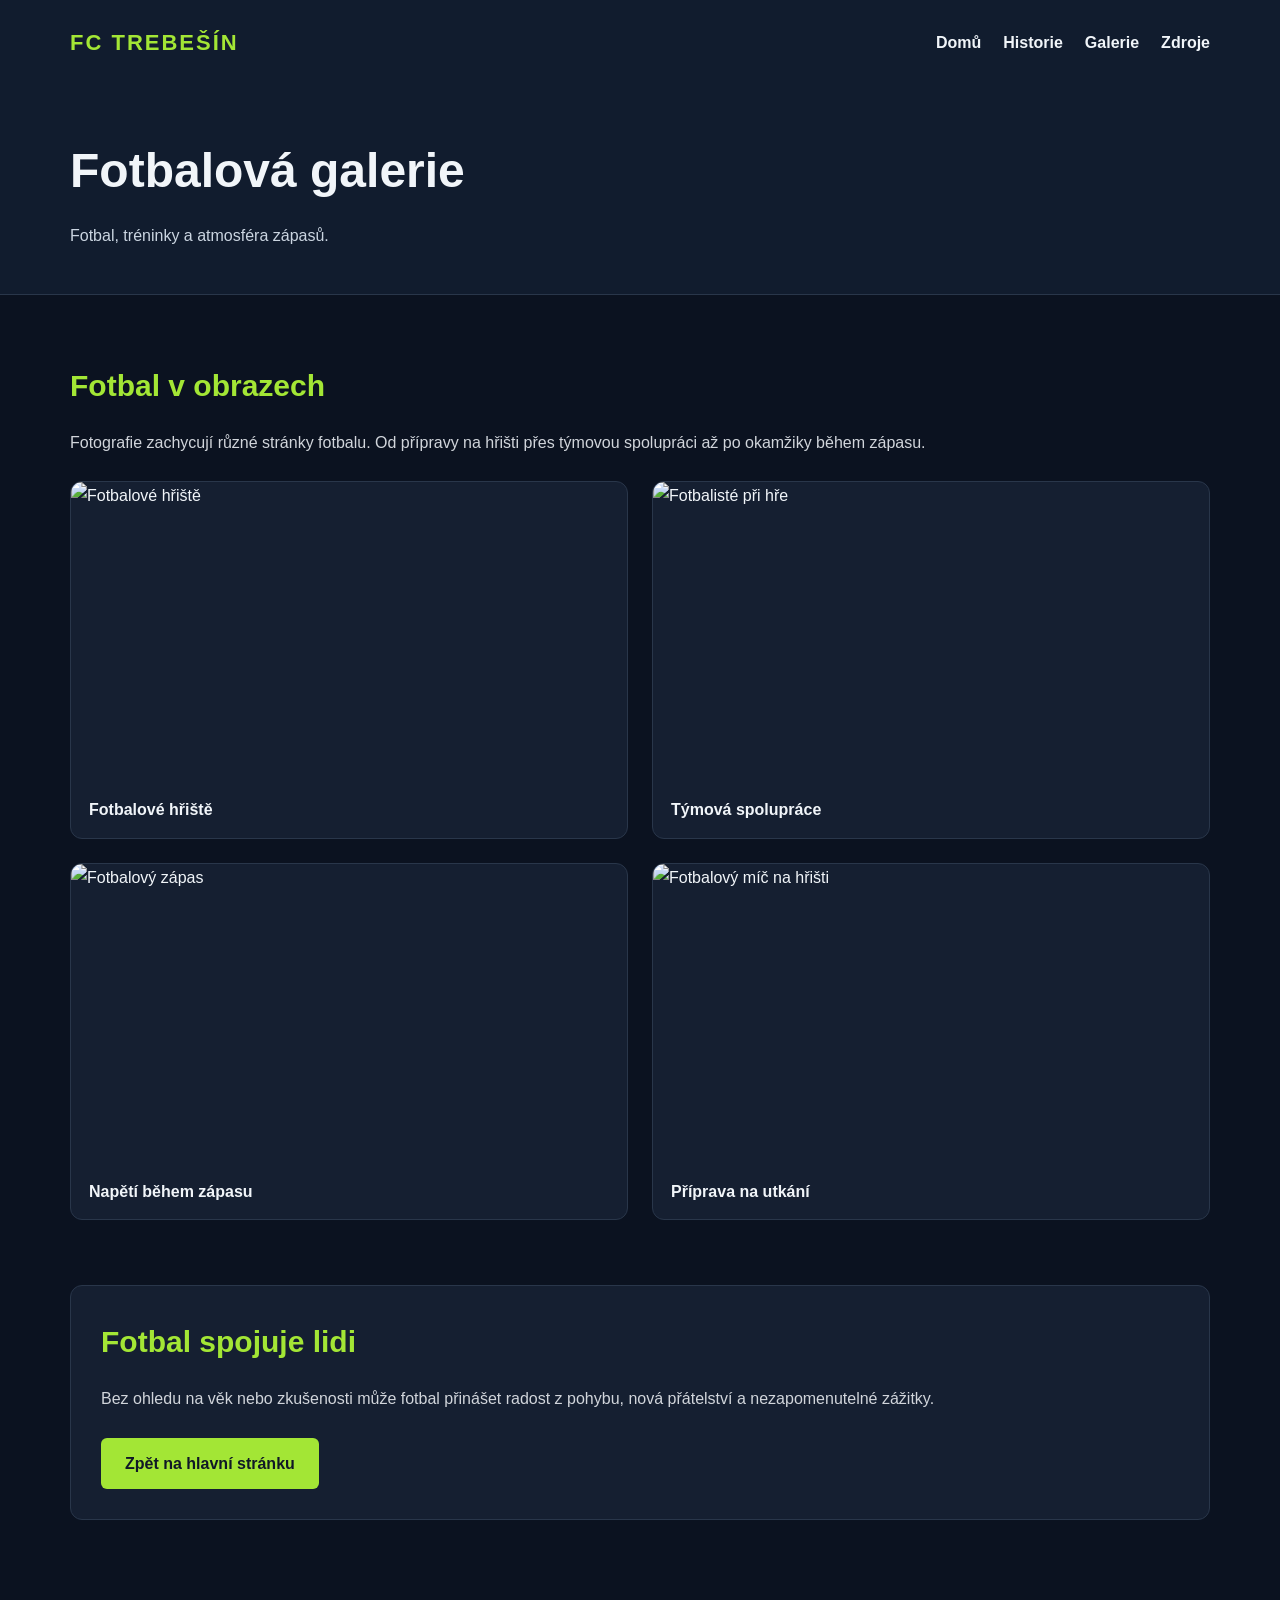
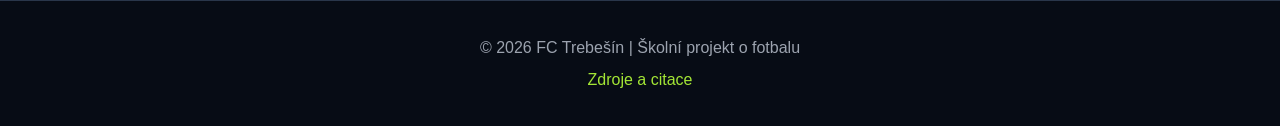
==== galerie.html @ c0001c13 "Vytvoření fotbalové galerie" ====
<!DOCTYPE html>
<html lang="cs">
<head>
    <meta charset="UTF-8">
    <meta name="viewport" content="width=device-width, initial-scale=1.0">
    <title>FC Trebešín | Galerie</title>
    <link rel="stylesheet" href="style.css">
</head>
<body>

<header class="page-header">
    <nav class="navbar">
        <a class="logo" href="index.html">FC TREBEŠÍN</a>
        <div class="menu">
            <a href="index.html">Domů</a>
            <a href="historie.html">Historie</a>
            <a href="galerie.html">Galerie</a>
            <a href="zdroje.html">Zdroje</a>
        </div>
    </nav>
    <h1>Fotbalová galerie</h1>
    <p>Fotbal, tréninky a atmosféra zápasů.</p>
</header>

<main class="container">
    <section class="section">
        <h2>Fotbal v obrazech</h2>
        <p>
            Fotografie zachycují různé stránky fotbalu.
            Od přípravy na hřišti přes týmovou spolupráci
            až po okamžiky během zápasu.
        </p>

        <div class="gallery">
            <figure>
                <img src="https://images.unsplash.com/photo-1522778119026-d647f0596c20?auto=format&fit=crop&w=1000&q=80"
                     alt="Fotbalové hřiště">
                <figcaption>Fotbalové hřiště</figcaption>
            </figure>

            <figure>
                <img src="https://images.unsplash.com/photo-1517466787929-bc90951d0974?auto=format&fit=crop&w=1000&q=80"
                     alt="Fotbalisté při hře">
                <figcaption>Týmová spolupráce</figcaption>
            </figure>

            <figure>
                <img src="https://images.unsplash.com/photo-1431324155629-1a6deb1dec8d?auto=format&fit=crop&w=1000&q=80"
                     alt="Fotbalový zápas">
                <figcaption>Napětí během zápasu</figcaption>
            </figure>

            <figure>
                <img src="https://images.unsplash.com/photo-1508098682722-e99c643e7f0b?auto=format&fit=crop&w=1000&q=80"
                     alt="Fotbalový míč na hřišti">
                <figcaption>Příprava na utkání</figcaption>
            </figure>
        </div>
    </section>

    <section class="section highlight">
        <h2>Fotbal spojuje lidi</h2>
        <p>
            Bez ohledu na věk nebo zkušenosti může fotbal
            přinášet radost z pohybu, nová přátelství
            a nezapomenutelné zážitky.
        </p>
        <a class="button" href="index.html">Zpět na hlavní stránku</a>
    </section>
</main>

<footer>
    <p>© 2026 FC Trebešín | Školní projekt o fotbalu</p>
    <p><a href="zdroje.html">Zdroje a citace</a></p>
</footer>

</body>
</html>
---- style.css ----
/* ZAKLADNI NASTAVENI */
* {
    margin: 0;
    padding: 0;
    box-sizing: border-box;
}

html {
    scroll-behavior: smooth;
}

body {
    font-family: Arial, Helvetica, sans-serif;
    background-color: #0b1220;
    color: #f1f5f9;
    line-height: 1.7;
}

a {
    color: #a3e635;
    text-decoration: none;
}

a:hover {
    color: #d9f99d;
}

/* NAVIGACNI MENU */
.navbar {
    max-width: 1200px;
    margin: 0 auto;
    padding: 24px 30px;
    display: flex;
    align-items: center;
    justify-content: space-between;
    gap: 20px;
}

.logo {
    color: #a3e635;
    font-size: 22px;
    font-weight: bold;
    letter-spacing: 2px;
}

.menu {
    display: flex;
    gap: 22px;
    flex-wrap: wrap;
}

.menu a {
    color: #f1f5f9;
    font-weight: bold;
    transition: color 0.3s;
}

.menu a:hover {
    color: #a3e635;
}

/* UVODNI STRANKA */
.hero {
    min-height: 520px;
    background:
        linear-gradient(90deg, rgba(5, 12, 24, 0.95),
        rgba(5, 12, 24, 0.48)),
        url("https://images.unsplash.com/photo-1522778119026-d647f0596c20?auto=format&fit=crop&w=1800&q=85");
    background-size: cover;
    background-position: center;
}

.hero-content {
    max-width: 1200px;
    margin: 0 auto;
    padding: 100px 30px 120px;
}

.label {
    color: #a3e635;
    font-weight: bold;
    letter-spacing: 3px;
    margin-bottom: 16px;
}

.hero h1 {
    font-size: clamp(38px, 6vw, 68px);
    line-height: 1.1;
    max-width: 700px;
    margin-bottom: 22px;
}

.hero-content > p:not(.label) {
    max-width: 600px;
    color: #d1d5db;
    margin-bottom: 30px;
}

/* PODSTRANKY */
.page-header {
    background-color: #111c2e;
    border-bottom: 1px solid #29364a;
}

.page-header h1 {
    max-width: 1200px;
    margin: 0 auto;
    padding: 45px 30px 10px;
    font-size: clamp(32px, 5vw, 48px);
}

.page-header > p {
    max-width: 1200px;
    margin: 0 auto;
    padding: 0 30px 45px;
    color: #cbd5e1;
}

/* HLAVNI OBSAH */
.container {
    max-width: 1200px;
    margin: 0 auto;
    padding: 20px 30px 60px;
}

.section {
    padding: 45px 0;
}

.section h2 {
    color: #a3e635;
    font-size: 30px;
    margin-bottom: 18px;
}

.section h3 {
    margin: 18px 0 8px;
    color: #f8fafc;
}

.section p {
    margin-bottom: 16px;
    color: #d1d5db;
}

.button {
    display: inline-block;
    background-color: #a3e635;
    color: #101827;
    padding: 12px 24px;
    margin-top: 10px;
    border-radius: 6px;
    font-weight: bold;
    transition: background-color 0.3s;
}

.button:hover {
    background-color: #bef264;
    color: #101827;
}

/* KARTY */
.cards {
    display: grid;
    grid-template-columns: repeat(3, minmax(0, 1fr));
    gap: 24px;
    margin-top: 25px;
}

.card {
    background-color: #151f31;
    border: 1px solid #29364a;
    border-radius: 12px;
    overflow: hidden;
    transition: transform 0.3s;
}

.card:hover {
    transform: translateY(-5px);
}

.card img {
    width: 100%;
    height: 210px;
    object-fit: cover;
    display: block;
}

.card h3 {
    padding: 0 18px;
    margin-top: 16px;
}

.card p {
    padding: 0 18px 18px;
    margin-top: 8px;
}

/* ZVYRAZNENY BLOK */
.highlight {
    background-color: #151f31;
    border: 1px solid #29364a;
    border-radius: 12px;
    padding: 30px;
    margin: 20px 0;
}

.motto {
    font-size: 24px;
    font-weight: bold;
    color: #f8fafc !important;
}

/* HISTORIE */
.timeline {
    padding-left: 25px;
}

.timeline li {
    padding: 10px 0;
    color: #d1d5db;
}

.timeline strong {
    color: #a3e635;
    margin-right: 8px;
}

.wide-image {
    width: 100%;
    max-height: 420px;
    object-fit: cover;
    border-radius: 12px;
    margin-bottom: 25px;
}

/* GALERIE */
.gallery {
    display: grid;
    grid-template-columns: repeat(2, minmax(0, 1fr));
    gap: 24px;
    margin-top: 25px;
}

.gallery figure {
    background-color: #151f31;
    border: 1px solid #29364a;
    border-radius: 12px;
    overflow: hidden;
}

.gallery img {
    width: 100%;
    height: 300px;
    display: block;
    object-fit: cover;
    transition: transform 0.3s;
}

.gallery figure:hover img {
    transform: scale(1.03);
}

.gallery figcaption {
    padding: 14px 18px;
    font-weight: bold;
}

/* ZDROJE */
.sources {
    padding-left: 25px;
}

.sources li {
    padding: 8px 0;
}

.note {
    font-size: 14px;
    color: #9ca3af !important;
}

/* PATICKA */
footer {
    text-align: center;
    padding: 28px 20px;
    background-color: #070c15;
    border-top: 1px solid #29364a;
}

footer p {
    color: #9ca3af;
    margin: 5px 0;
}

/* MOBILNI TELEFONY A TABLETY */
@media (max-width: 800px) {
    .navbar {
        flex-direction: column;
        align-items: flex-start;
    }

    .menu {
        gap: 12px 18px;
    }

    .cards {
        grid-template-columns: 1fr;
    }

    .gallery {
        grid-template-columns: 1fr;
    }

    .hero-content {
        padding-top: 65px;
        padding-bottom: 80px;
    }

    .container {
        padding-left: 20px;
        padding-right: 20px;
    }

    .gallery img {
        height: 240px;
    }
}

/* Zvýraznění odkazů při ovládání klávesnicí */
nav a:focus {
    outline: 2px solid #a3e635;
    outline-offset: 4px;
    border-radius: 3px;
}
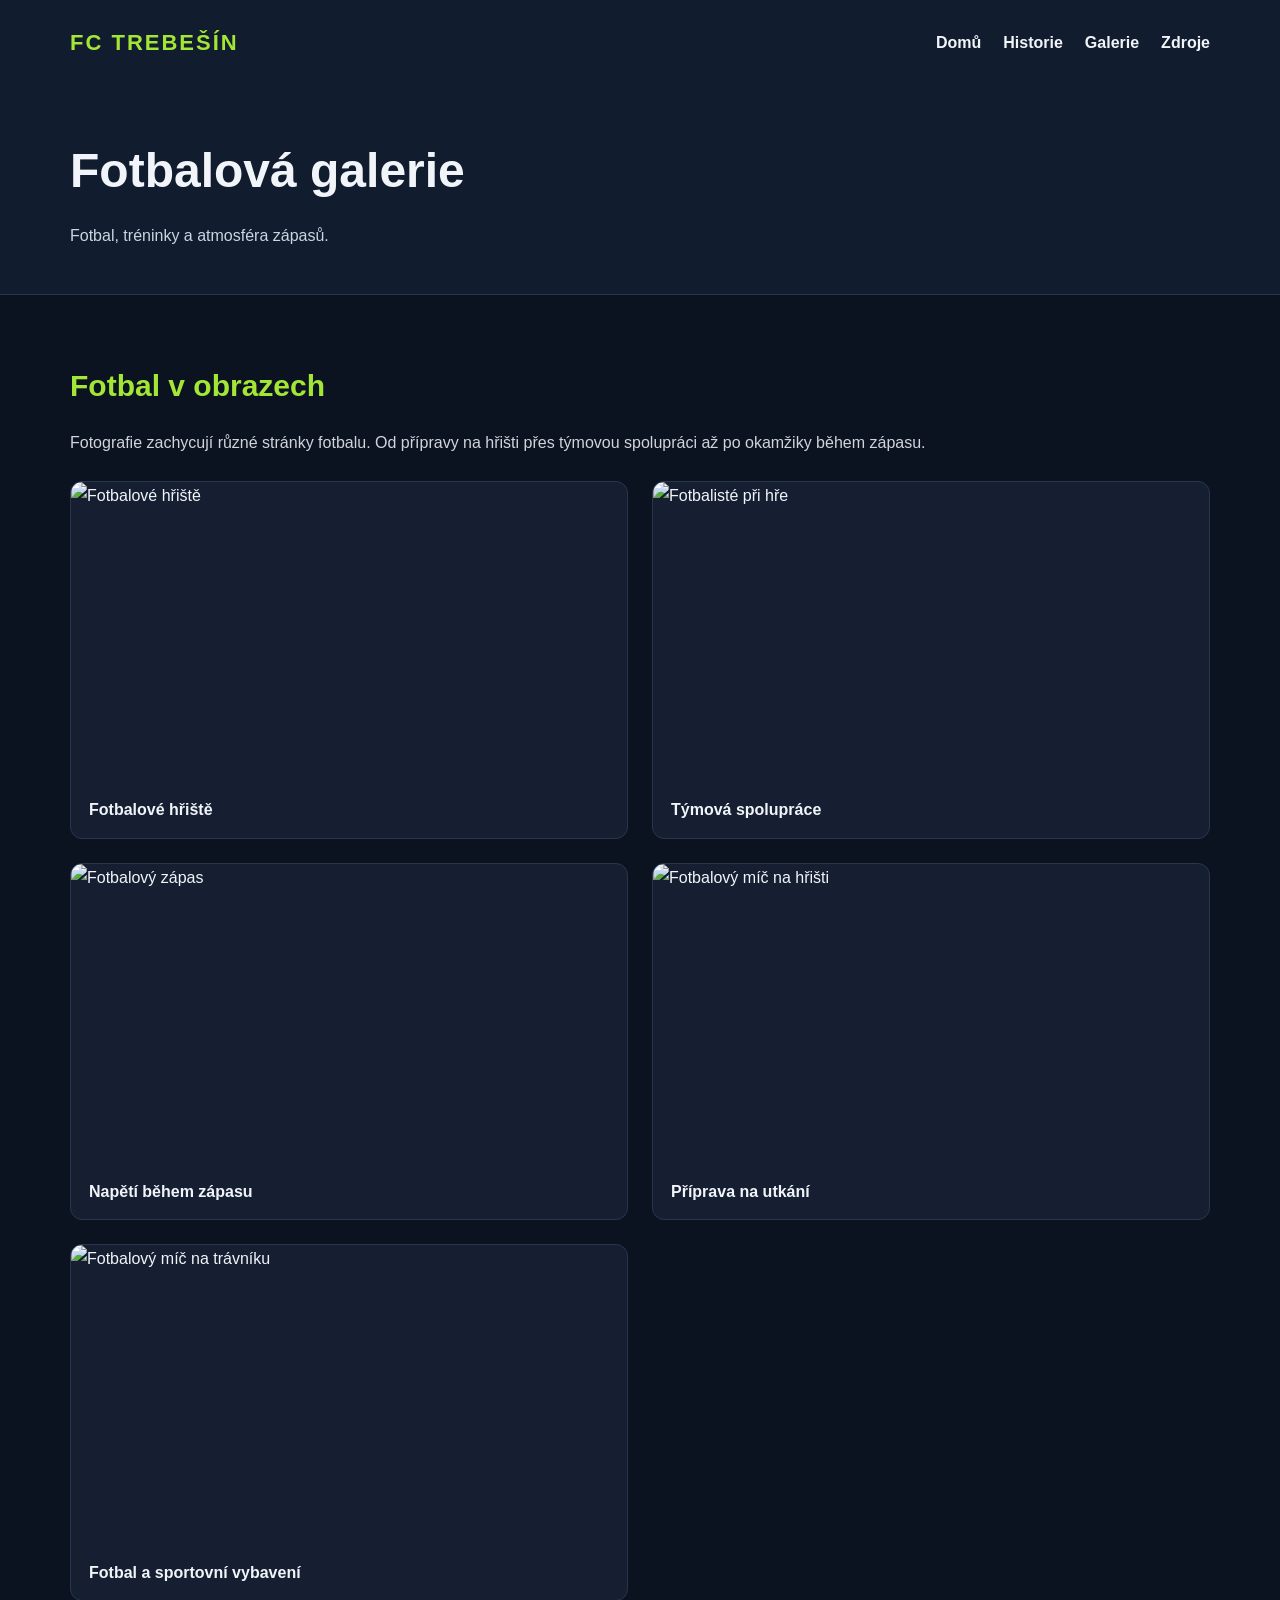
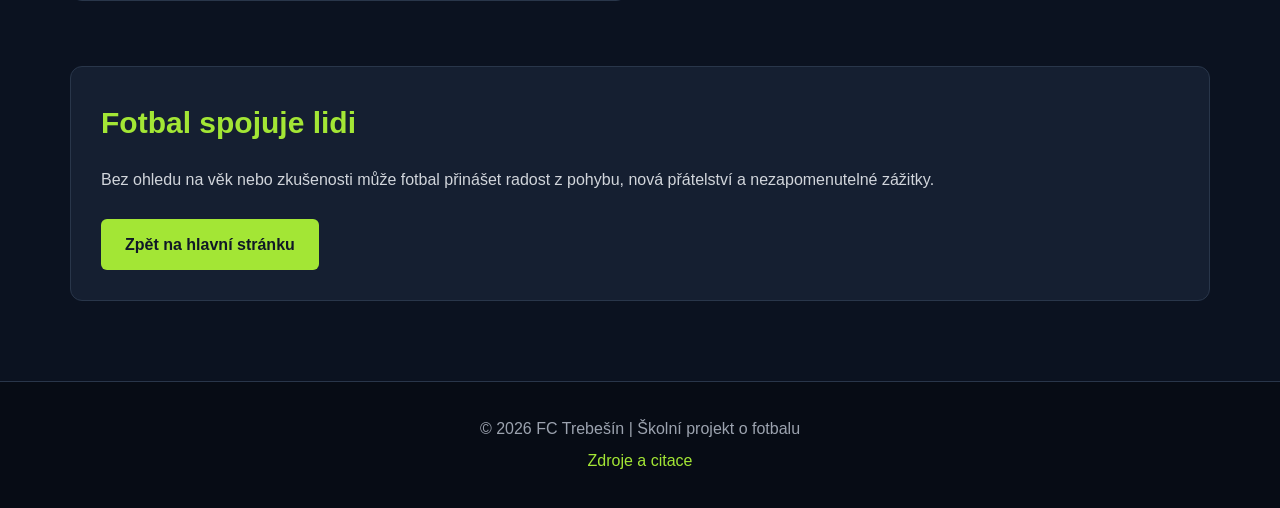
==== commit 4f38c3d7: "Rozšíření galerie o další fotografii" ====
--- a/galerie.html
+++ b/galerie.html
@@ -56,6 +56,13 @@
                      alt="Fotbalový míč na hřišti">
                 <figcaption>Příprava na utkání</figcaption>
             </figure>
+            
+            <figure>
+                <img src="https://images.unsplash.com/photo-1489944440615-453fc2b6a9a9?auto=format&fit=crop&w=1000&q=80"
+                     alt="Fotbalový míč na trávníku">
+                <figcaption>Fotbal a sportovní vybavení</figcaption>
+            </figure>
+
         </div>
     </section>
 
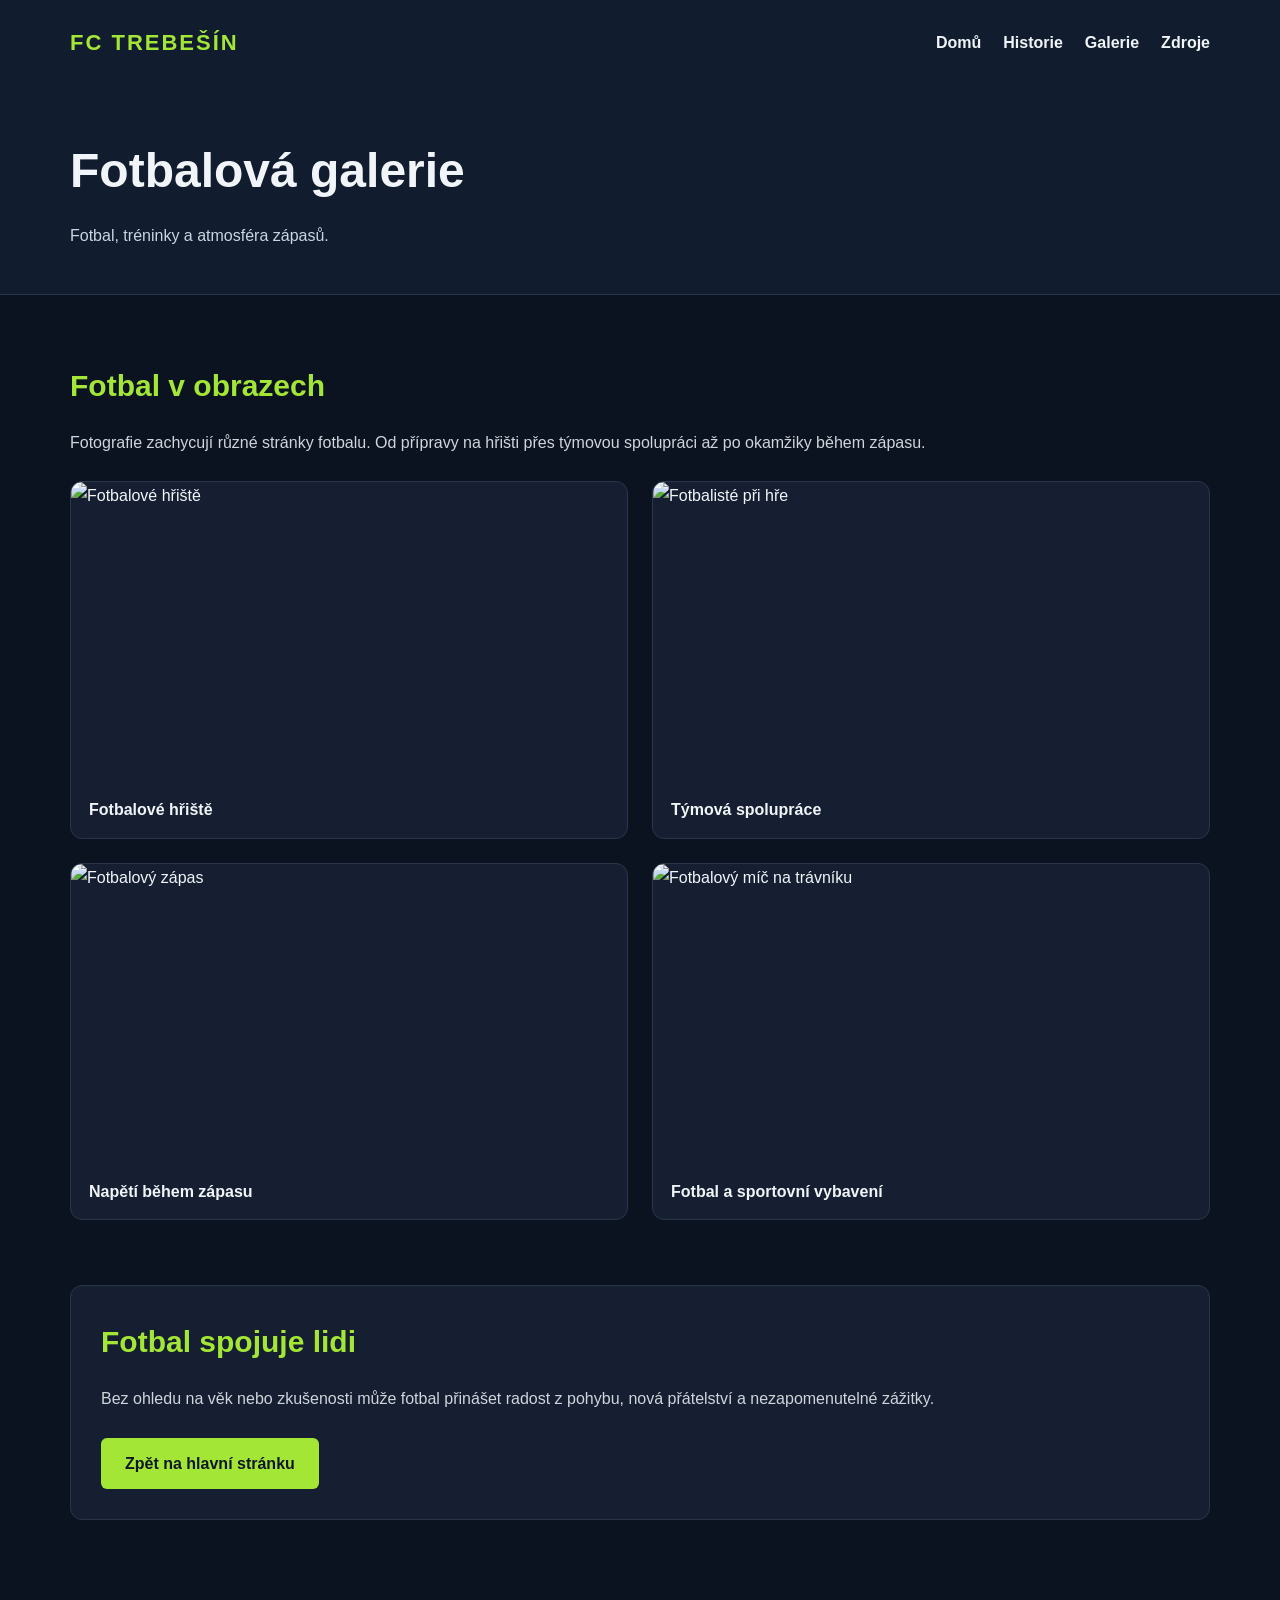
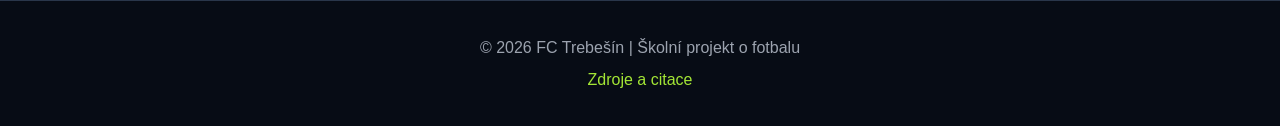
==== commit 84fbff85: "Odebraní obrazku" ====
--- a/galerie.html
+++ b/galerie.html
@@ -52,12 +52,6 @@
             </figure>
 
             <figure>
-                <img src="https://images.unsplash.com/photo-1508098682722-e99c643e7f0b?auto=format&fit=crop&w=1000&q=80"
-                     alt="Fotbalový míč na hřišti">
-                <figcaption>Příprava na utkání</figcaption>
-            </figure>
-            
-            <figure>
                 <img src="https://images.unsplash.com/photo-1489944440615-453fc2b6a9a9?auto=format&fit=crop&w=1000&q=80"
                      alt="Fotbalový míč na trávníku">
                 <figcaption>Fotbal a sportovní vybavení</figcaption>
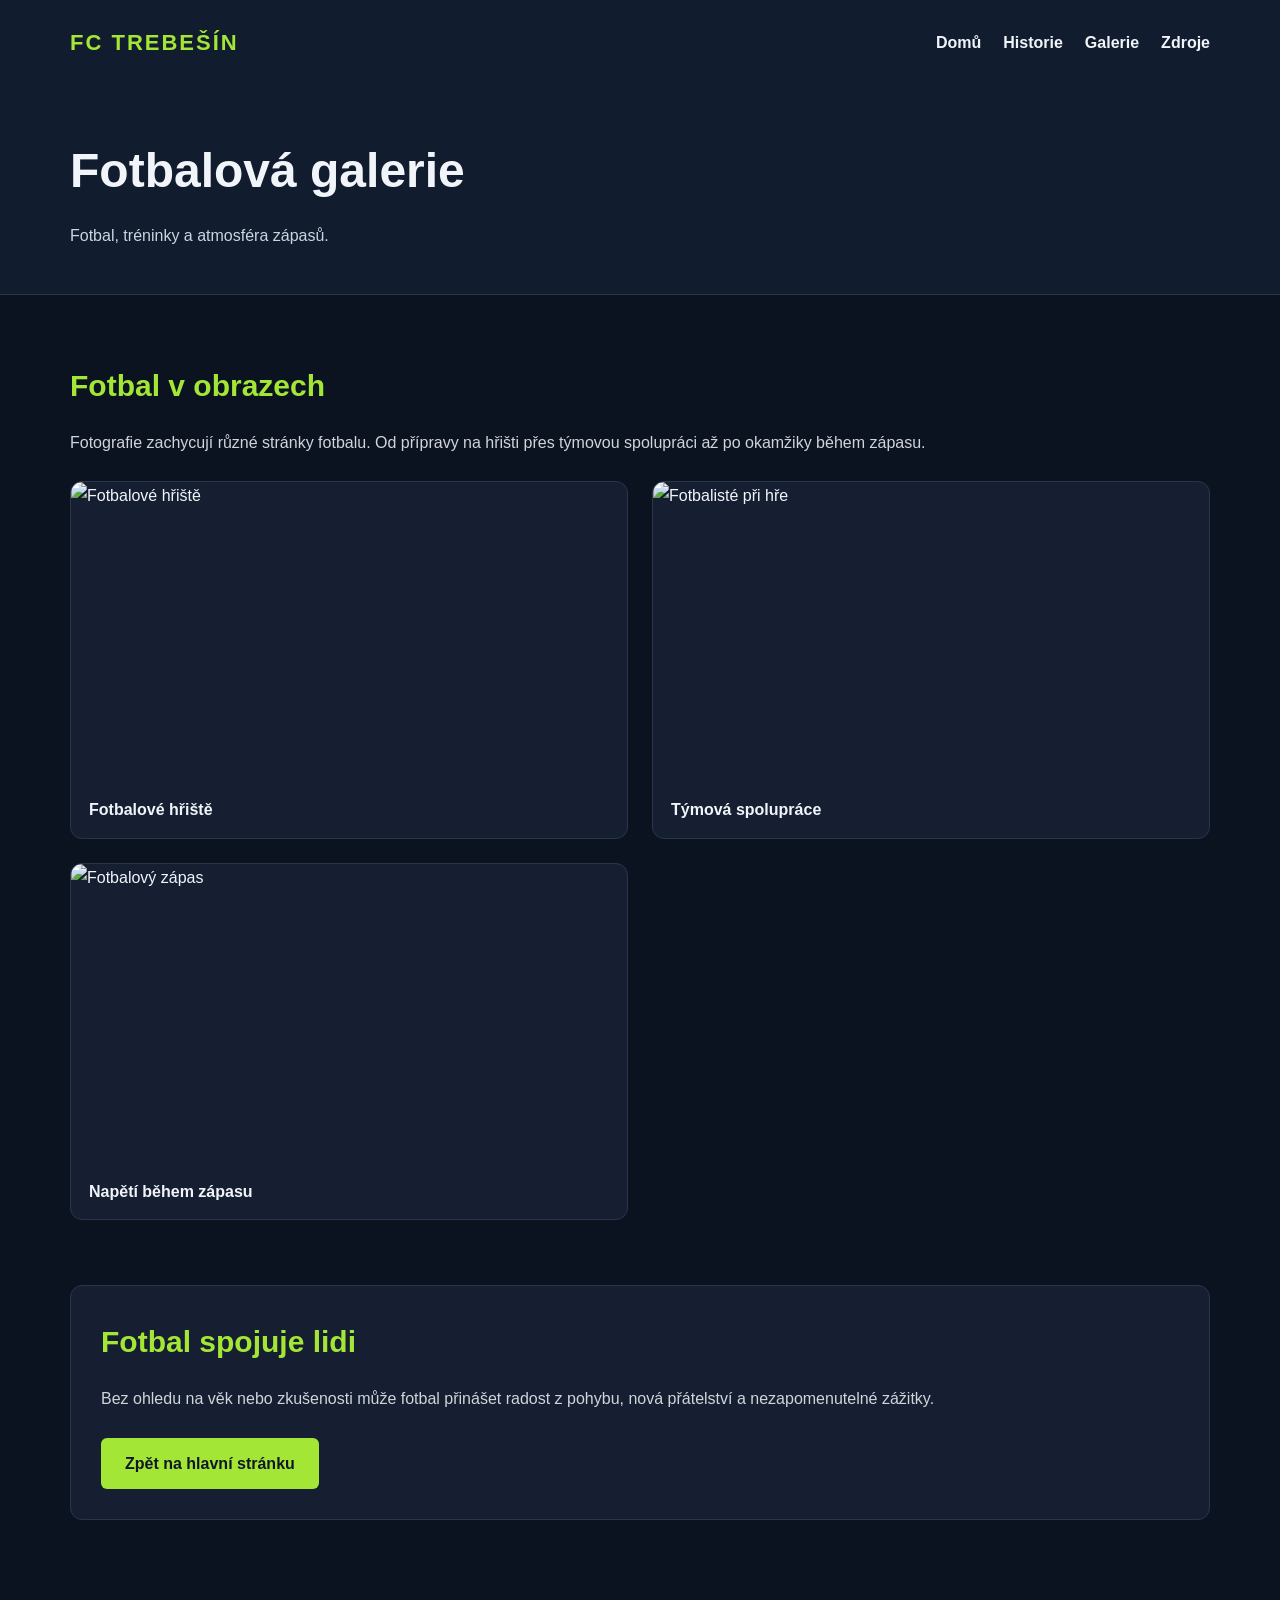
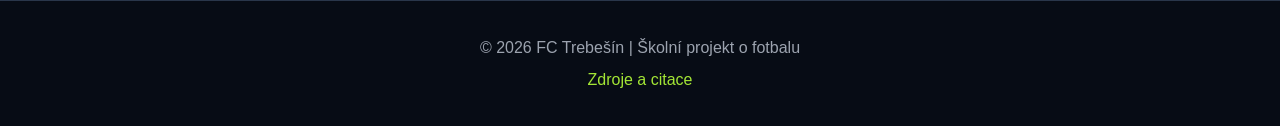
==== commit 55b85b47: "Remove football image from galerie.html Removed a figure element displaying a football image." ====
--- a/galerie.html
+++ b/galerie.html
@@ -50,13 +50,7 @@
                      alt="Fotbalový zápas">
                 <figcaption>Napětí během zápasu</figcaption>
             </figure>
-
-            <figure>
-                <img src="https://images.unsplash.com/photo-1489944440615-453fc2b6a9a9?auto=format&fit=crop&w=1000&q=80"
-                     alt="Fotbalový míč na trávníku">
-                <figcaption>Fotbal a sportovní vybavení</figcaption>
-            </figure>
-
+            
         </div>
     </section>
 
